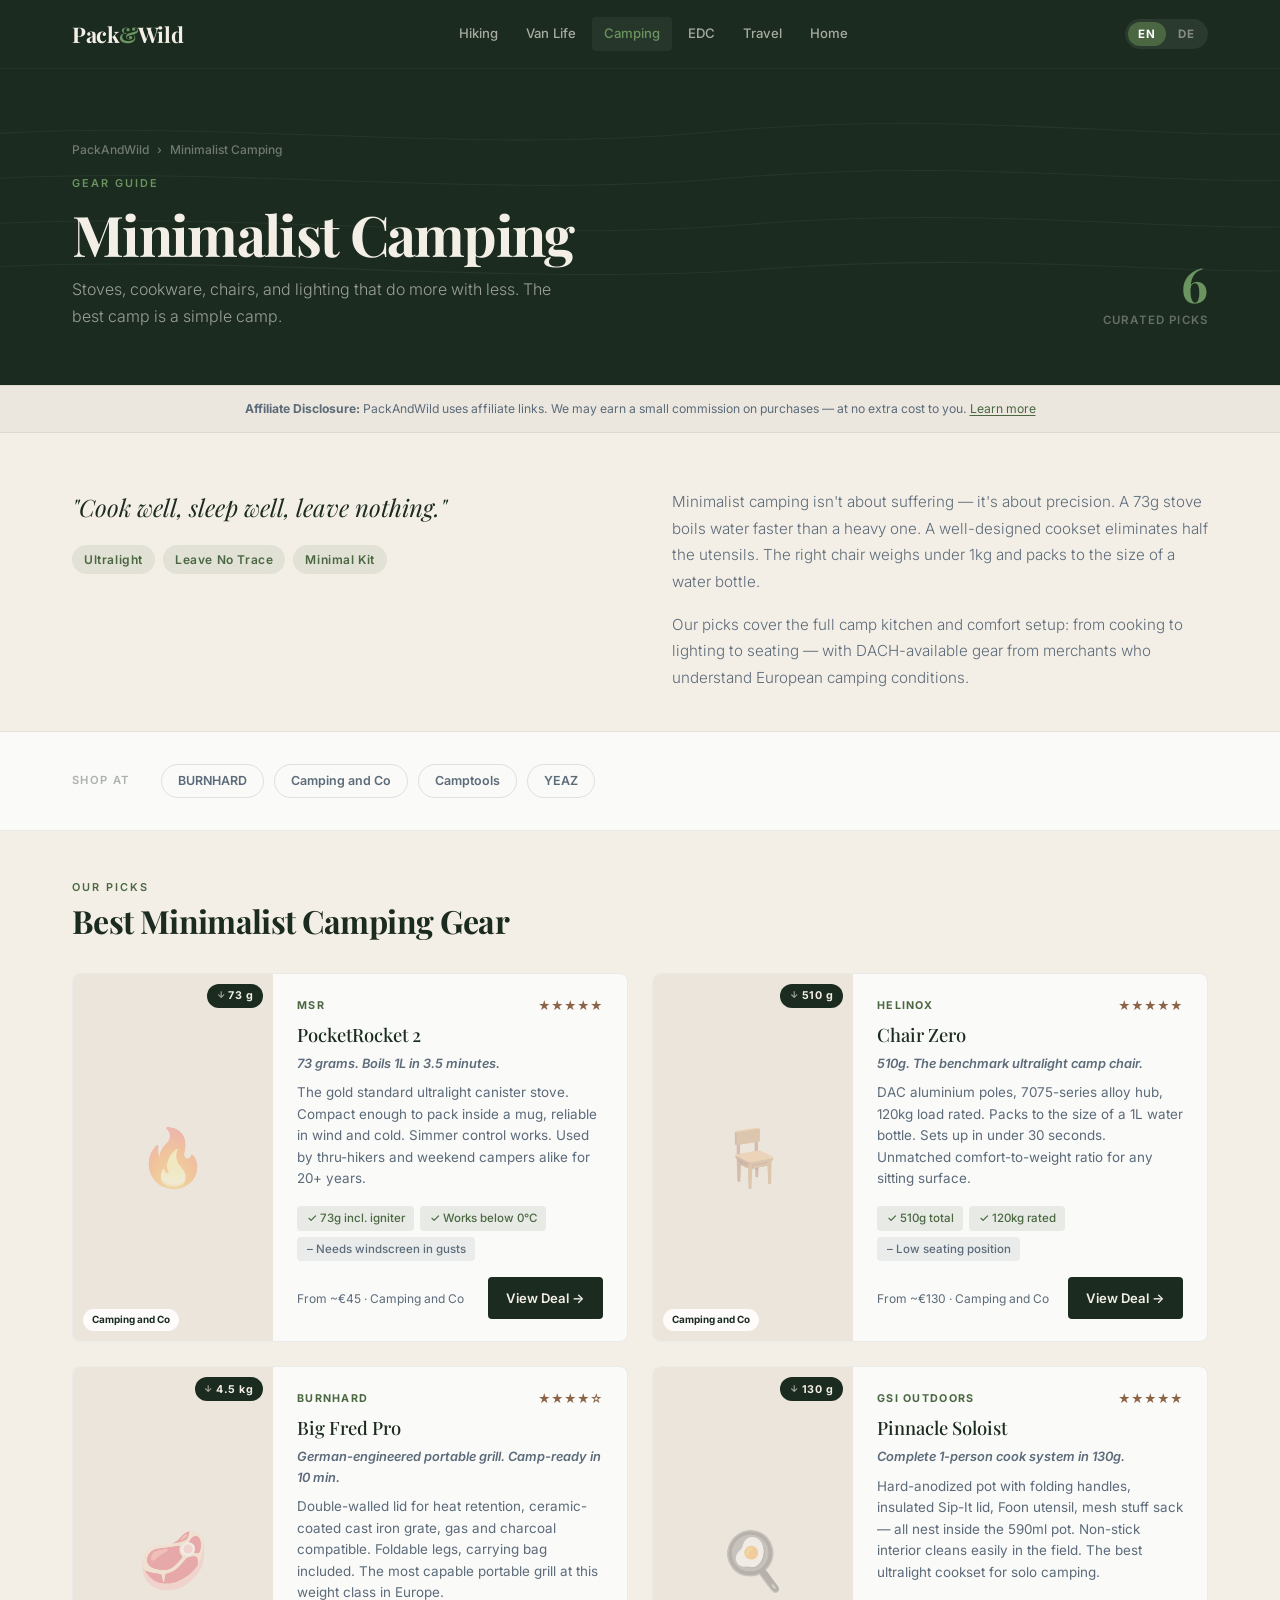
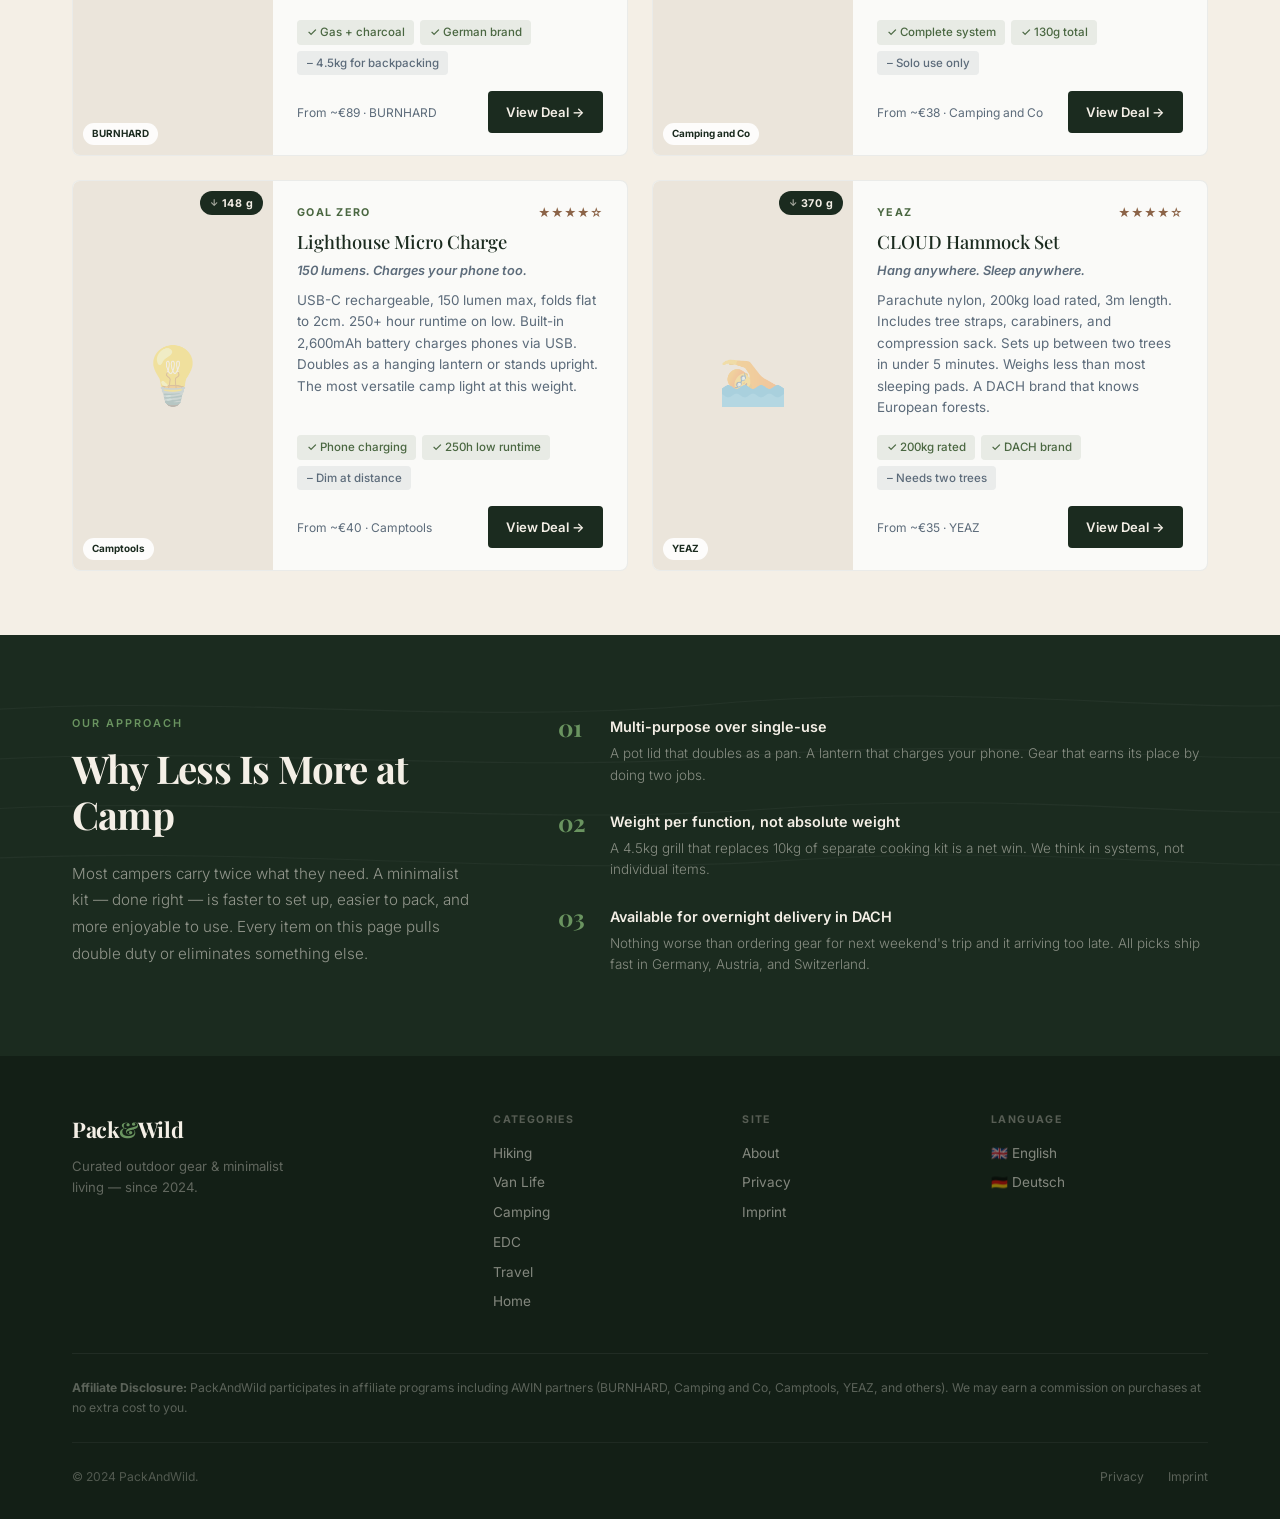
==== camping/index.html @ 74109d29 "Add all 5 category pages: vanlife, camping, edc, travel, home" ====
<!DOCTYPE html>
<html lang="en" data-lang="en">
<head>
  <meta charset="UTF-8"><meta name="viewport" content="width=device-width, initial-scale=1.0">
  <title>Minimalist Camping Gear — PackAndWild</title>
  <meta name="description" content="Curated minimalist camping gear: ultralight stoves, cookware, camp chairs, and lighting. Less kit, better camp.">
  <link rel="canonical" href="https://packandwild.de/camping/">
  <link rel="alternate" hreflang="en" href="https://packandwild.de/camping/"><link rel="alternate" hreflang="de" href="https://packandwild.de/de/camping/">
  <link rel="preconnect" href="https://fonts.googleapis.com"><link rel="preconnect" href="https://fonts.gstatic.com" crossorigin>
  <link href="https://fonts.googleapis.com/css2?family=Playfair+Display:ital,wght@0,400;0,500;0,700;1,400&family=Inter:wght@300;400;500;600&display=swap" rel="stylesheet">
  <style>
    :root{--forest:#1B2B1F;--forest-deep:#131F16;--forest-mid:#243728;--sage:#4A6741;--sage-light:#6A9460;--cream:#F4EFE6;--cream-dark:#EBE5DB;--white:#FAFAF8;--slate:#5C6B7A;--bark:#8B6347;--bark-light:#9E7259;--font-display:'Playfair Display',Georgia,serif;--font-body:'Inter',system-ui,sans-serif;--radius-sm:4px;--radius-md:8px;--transition:.22s ease;--max-w:1200px;--nav-h:68px}
    *,*::before,*::after{box-sizing:border-box;margin:0;padding:0}html{scroll-behavior:smooth}body{font-family:var(--font-body);background:var(--cream);color:var(--forest);line-height:1.6;font-size:16px;-webkit-font-smoothing:antialiased}a{color:inherit;text-decoration:none}img{max-width:100%;display:block}ul{list-style:none}button{font-family:var(--font-body);cursor:pointer}
    html[data-lang="en"] [lang="de"]{display:none!important}html[data-lang="de"] [lang="en"]{display:none!important}
    .container{max-width:var(--max-w);margin:0 auto;padding:0 2rem}@media(max-width:600px){.container{padding:0 1.25rem}}
    .nav{position:sticky;top:0;z-index:200;height:var(--nav-h);background:var(--forest);display:flex;align-items:center;box-shadow:0 1px 0 rgba(255,255,255,.04)}
    .nav__inner{display:flex;align-items:center;justify-content:space-between;width:100%;max-width:var(--max-w);margin:0 auto;padding:0 2rem;gap:1.5rem}
    .nav__logo{font-family:var(--font-display);font-size:1.35rem;font-weight:700;color:var(--cream);letter-spacing:-.02em;flex-shrink:0}.nav__logo-accent{color:var(--sage-light)}
    .nav__links{display:flex;align-items:center;gap:.25rem}.nav__links a{padding:.4rem .75rem;font-size:.82rem;font-weight:500;color:rgba(244,239,230,.65);border-radius:var(--radius-sm);transition:all var(--transition)}.nav__links a:hover,.nav__links a.is-current{color:var(--cream);background:rgba(255,255,255,.05)}.nav__links a.is-current{color:var(--sage-light)}
    .nav__right{display:flex;align-items:center;gap:.75rem;flex-shrink:0}.lang-pill{display:flex;align-items:center;background:rgba(255,255,255,.07);border-radius:100px;padding:3px;gap:2px}.lang-pill__btn{background:none;border:none;color:rgba(244,239,230,.45);font-size:.72rem;font-weight:700;letter-spacing:.06em;padding:.3rem .65rem;border-radius:100px;transition:all var(--transition)}.lang-pill__btn.is-active{background:var(--sage);color:#fff}
    .nav__hamburger{display:none;flex-direction:column;gap:5px;background:none;border:none;padding:6px}.nav__hamburger span{display:block;width:22px;height:1.5px;background:rgba(244,239,230,.7);border-radius:2px}
    .nav__drawer{display:none;position:fixed;top:var(--nav-h);left:0;right:0;background:var(--forest-mid);padding:1rem 2rem 1.5rem;border-top:1px solid rgba(255,255,255,.06);z-index:199;box-shadow:0 12px 32px rgba(0,0,0,.3)}.nav__drawer.is-open{display:block}.nav__drawer a{display:block;padding:.75rem 0;font-size:.95rem;font-weight:500;color:rgba(244,239,230,.75);border-bottom:1px solid rgba(255,255,255,.06);transition:color var(--transition)}.nav__drawer a:hover{color:var(--cream)}
    @media(max-width:900px){.nav__links{display:none}.nav__hamburger{display:flex}}@media(max-width:600px){.nav__inner{padding:0 1.25rem}}
    .page-banner{background:var(--forest);padding:4.5rem 0 3.5rem;position:relative;overflow:hidden}.page-banner__topo{position:absolute;inset:0;pointer-events:none}.page-banner__inner{position:relative;z-index:1;display:flex;align-items:flex-end;justify-content:space-between;flex-wrap:wrap;gap:1.5rem}
    .breadcrumb{display:flex;align-items:center;gap:.5rem;font-size:.75rem;color:rgba(244,239,230,.4);font-weight:500;margin-bottom:1rem}.breadcrumb a{color:rgba(244,239,230,.4);transition:color var(--transition)}.breadcrumb a:hover{color:var(--sage-light)}
    .page-banner__eyebrow{font-size:.68rem;font-weight:600;letter-spacing:.18em;text-transform:uppercase;color:var(--sage-light);margin-bottom:.625rem}.page-banner__title{font-family:var(--font-display);font-size:clamp(2rem,4.5vw,3.5rem);font-weight:700;color:var(--cream);line-height:1.1;letter-spacing:-.03em;margin-bottom:.75rem}.page-banner__sub{font-size:1rem;color:rgba(244,239,230,.6);max-width:500px;font-weight:300;line-height:1.65}
    .page-banner__stat{display:flex;flex-direction:column;align-items:flex-end;gap:.25rem;flex-shrink:0}.page-banner__stat-num{font-family:var(--font-display);font-size:3rem;font-weight:700;color:var(--sage-light);line-height:1}.page-banner__stat-label{font-size:.72rem;font-weight:600;letter-spacing:.1em;text-transform:uppercase;color:rgba(244,239,230,.35)}@media(max-width:600px){.page-banner__stat{display:none}}
    .disclosure-bar{background:rgba(27,43,31,.04);border-top:1px solid rgba(27,43,31,.07);border-bottom:1px solid rgba(27,43,31,.07);padding:.875rem 0}.disclosure-bar p{font-size:.76rem;color:var(--slate);line-height:1.5;text-align:center}.disclosure-bar a{color:var(--sage);text-decoration:underline;text-underline-offset:2px}
    .intro-section{padding:3.5rem 0 2.5rem;border-bottom:1px solid rgba(27,43,31,.07)}.intro-section__inner{display:grid;grid-template-columns:1fr 1fr;gap:4rem;align-items:start}@media(max-width:700px){.intro-section__inner{grid-template-columns:1fr;gap:1.5rem}}.intro-section__lead{font-family:var(--font-display);font-size:1.5rem;font-style:italic;font-weight:400;color:var(--forest);line-height:1.5}.intro-section__body{font-size:.95rem;color:var(--slate);line-height:1.75;font-weight:300}.intro-section__body p+p{margin-top:1rem}.intro-section__tags{display:flex;flex-wrap:wrap;gap:.5rem;margin-top:1.25rem}.tag{padding:.3rem .75rem;background:rgba(74,103,65,.1);color:var(--sage);font-size:.75rem;font-weight:600;letter-spacing:.05em;border-radius:100px}
    .merchants-strip{background:var(--white);padding:2rem 0;border-bottom:1px solid rgba(27,43,31,.07)}.merchants-strip__inner{display:flex;align-items:center;gap:2rem;flex-wrap:wrap}.merchants-strip__label{font-size:.7rem;font-weight:600;letter-spacing:.12em;text-transform:uppercase;color:rgba(27,43,31,.35);flex-shrink:0}.merchants-strip__list{display:flex;flex-wrap:wrap;gap:.625rem}.merchant-pill{padding:.35rem 1rem;border:1px solid rgba(27,43,31,.12);border-radius:100px;font-size:.78rem;font-weight:600;color:var(--slate);transition:all var(--transition)}.merchant-pill:hover{border-color:var(--sage);color:var(--sage)}
    .products-section{padding:3rem 0 4rem}.products-header{display:flex;align-items:flex-end;justify-content:space-between;margin-bottom:2rem;flex-wrap:wrap;gap:1rem}.section-label{display:block;font-size:.68rem;font-weight:600;letter-spacing:.18em;text-transform:uppercase;color:var(--sage);margin-bottom:.4rem}.section-title{font-family:var(--font-display);font-size:clamp(1.5rem,2.5vw,2.1rem);font-weight:700;line-height:1.2;letter-spacing:-.02em}
    .product-grid{display:grid;grid-template-columns:repeat(2,1fr);gap:1.5rem}@media(max-width:700px){.product-grid{grid-template-columns:1fr}}
    .prod-card{background:var(--white);border-radius:var(--radius-md);border:1px solid rgba(27,43,31,.07);display:flex;overflow:hidden;transition:transform .25s ease,box-shadow .25s ease}.prod-card:hover{transform:translateY(-3px);box-shadow:0 14px 36px rgba(27,43,31,.1)}.prod-card__thumb{width:200px;min-width:200px;background:var(--cream-dark);position:relative;display:flex;align-items:center;justify-content:center;flex-shrink:0}@media(max-width:500px){.prod-card{flex-direction:column}.prod-card__thumb{width:100%;min-width:auto;height:180px}}.prod-card__placeholder{font-size:3.5rem;opacity:.28}
    .weight-badge{position:absolute;top:10px;right:10px;background:var(--forest);color:var(--cream);font-size:.67rem;font-weight:700;padding:.22rem .6rem;border-radius:100px;letter-spacing:.05em;display:flex;align-items:center;gap:.2rem}.weight-badge::before{content:'↓';font-size:.58rem;opacity:.65}
    .merchant-badge{position:absolute;bottom:10px;left:10px;background:rgba(255,255,255,.9);color:var(--forest);font-size:.62rem;font-weight:700;padding:.2rem .55rem;border-radius:100px}
    .prod-card__body{padding:1.375rem 1.5rem;display:flex;flex-direction:column;flex:1}.prod-card__meta{display:flex;align-items:center;justify-content:space-between;margin-bottom:.5rem}.prod-card__brand{font-size:.67rem;font-weight:700;letter-spacing:.12em;text-transform:uppercase;color:var(--sage)}.prod-card__rating{font-size:.75rem;color:var(--bark);font-weight:600}.prod-card__name{font-family:var(--font-display);font-size:1.15rem;font-weight:500;color:var(--forest);line-height:1.25;margin-bottom:.5rem}.prod-card__tagline{font-size:.8rem;font-weight:600;color:var(--slate);font-style:italic;margin-bottom:.5rem}.prod-card__desc{font-size:.84rem;color:var(--slate);line-height:1.6;flex:1;margin-bottom:1rem}
    .prod-card__highlights{display:flex;flex-wrap:wrap;gap:.375rem;margin-bottom:1rem}.highlight{font-size:.72rem;font-weight:500;padding:.2rem .6rem;border-radius:4px}.highlight--pro{background:rgba(74,103,65,.1);color:var(--sage)}.highlight--con{background:rgba(92,107,122,.1);color:var(--slate)}
    .prod-card__footer{display:flex;align-items:center;justify-content:space-between;gap:.75rem;flex-wrap:wrap}.prod-card__price-info{font-size:.75rem;color:var(--slate)}.prod-card__cta{display:inline-flex;align-items:center;gap:.4rem;padding:.65rem 1.125rem;background:var(--forest);color:var(--cream);font-size:.82rem;font-weight:600;border-radius:var(--radius-sm);transition:background var(--transition)}.prod-card__cta:hover{background:var(--sage)}
    .why-section{background:var(--forest);padding:5rem 0;position:relative;overflow:hidden}.why-section__topo{position:absolute;inset:0;pointer-events:none}.why-section__inner{position:relative;z-index:1;display:grid;grid-template-columns:1fr 1.6fr;gap:5rem;align-items:start}@media(max-width:800px){.why-section__inner{grid-template-columns:1fr;gap:2.5rem}}.why-section__label{font-size:.68rem;font-weight:600;letter-spacing:.18em;text-transform:uppercase;color:var(--sage-light);margin-bottom:.75rem}.why-section__title{font-family:var(--font-display);font-size:clamp(1.75rem,3vw,2.5rem);font-weight:700;color:var(--cream);line-height:1.2;letter-spacing:-.02em;margin-bottom:1.5rem}.why-section__text{font-size:.95rem;color:rgba(244,239,230,.55);line-height:1.75;font-weight:300}.why-section__text p+p{margin-top:1rem}
    .why-criteria{display:flex;flex-direction:column;gap:1.5rem}.criterion{display:flex;gap:1.25rem;align-items:flex-start}.criterion__num{font-family:var(--font-display);font-size:1.5rem;font-weight:700;color:var(--sage-light);line-height:1;flex-shrink:0;min-width:2rem}.criterion__title{font-size:.9rem;font-weight:600;color:var(--cream);margin-bottom:.3rem}.criterion__desc{font-size:.84rem;color:rgba(244,239,230,.5);line-height:1.6;font-weight:300}
    .footer{background:var(--forest-deep);padding:3.5rem 0 2rem}.footer__top{display:grid;grid-template-columns:1fr 2fr;gap:4rem;padding-bottom:2.5rem;border-bottom:1px solid rgba(255,255,255,.06);margin-bottom:1.5rem}@media(max-width:700px){.footer__top{grid-template-columns:1fr;gap:2rem}}.footer__brand-logo{font-family:var(--font-display);font-size:1.35rem;font-weight:700;color:var(--cream);letter-spacing:-.02em;margin-bottom:.625rem}.footer__brand-logo span{color:var(--sage-light)}.footer__brand-tagline{font-size:.82rem;color:rgba(244,239,230,.35);line-height:1.6;max-width:220px}.footer__nav-grid{display:grid;grid-template-columns:repeat(3,1fr);gap:2rem}@media(max-width:500px){.footer__nav-grid{grid-template-columns:repeat(2,1fr);gap:1.5rem}}.footer__nav-title{font-size:.66rem;font-weight:700;letter-spacing:.13em;text-transform:uppercase;color:rgba(244,239,230,.3);margin-bottom:.875rem}.footer__nav-links{display:flex;flex-direction:column;gap:.5rem}.footer__nav-links a{font-size:.85rem;color:rgba(244,239,230,.5);transition:color var(--transition)}.footer__nav-links a:hover{color:var(--cream)}.footer__disclosure{font-size:.76rem;color:rgba(244,239,230,.32);line-height:1.65;padding-bottom:1.5rem;border-bottom:1px solid rgba(255,255,255,.05);margin-bottom:1.5rem}.footer__bottom{display:flex;justify-content:space-between;align-items:center;flex-wrap:wrap;gap:.75rem}.footer__copy{font-size:.76rem;color:rgba(244,239,230,.28)}.footer__legal{display:flex;gap:1.5rem}.footer__legal a{font-size:.76rem;color:rgba(244,239,230,.32);transition:color var(--transition)}.footer__legal a:hover{color:rgba(244,239,230,.7)}
  </style>
</head>
<body>
  <header class="nav">
    <div class="nav__inner">
      <a href="/" class="nav__logo">Pack<span class="nav__logo-accent">&</span>Wild</a>
      <nav class="nav__links">
        <a href="/hiking/" lang="en">Hiking</a><a href="/de/wandern/" lang="de">Wandern</a>
        <a href="/vanlife/">Van Life</a>
        <a href="/camping/" class="is-current" lang="en" aria-current="page">Camping</a><a href="/de/camping/" class="is-current" lang="de" aria-current="page">Camping</a>
        <a href="/edc/">EDC</a>
        <a href="/travel/" lang="en">Travel</a><a href="/de/reisen/" lang="de">Reisen</a>
        <a href="/home/" lang="en">Home</a><a href="/de/zuhause/" lang="de">Zuhause</a>
      </nav>
      <div class="nav__right">
        <div class="lang-pill"><button class="lang-pill__btn is-active" id="btn-en" onclick="setLang('en')">EN</button><button class="lang-pill__btn" id="btn-de" onclick="setLang('de')">DE</button></div>
        <button class="nav__hamburger" id="hamburger" aria-label="Open menu" aria-expanded="false" aria-controls="nav-drawer"><span></span><span></span><span></span></button>
      </div>
    </div>
    <nav class="nav__drawer" id="nav-drawer">
      <a href="/hiking/"><span lang="en">Hiking</span><span lang="de">Wandern</span></a><a href="/vanlife/">Van Life</a><a href="/camping/">Camping</a><a href="/edc/">EDC</a><a href="/travel/"><span lang="en">Travel</span><span lang="de">Reisen</span></a><a href="/home/"><span lang="en">Home</span><span lang="de">Zuhause</span></a><a href="/about/"><span lang="en">About</span><span lang="de">Über uns</span></a>
    </nav>
  </header>

  <section class="page-banner">
    <svg class="page-banner__topo" viewBox="0 0 1440 280" preserveAspectRatio="xMidYMid slice" xmlns="http://www.w3.org/2000/svg" aria-hidden="true"><g fill="none" stroke="rgba(255,255,255,0.05)" stroke-width="1.2"><path d="M -80,80 C 200,50 500,100 800,72 C 1100,44 1320,88 1520,70"/><path d="M -80,130 C 200,102 520,150 820,124 C 1120,98 1340,140 1520,122"/><path d="M -80,180 C 220,154 540,200 840,176 C 1140,152 1350,192 1520,174"/><path d="M -80,228 C 240,204 560,248 860,226 C 1160,204 1360,240 1520,224"/></g></svg>
    <div class="container">
      <div class="page-banner__inner">
        <div>
          <nav class="breadcrumb"><a href="/">PackAndWild</a><span>›</span><span lang="en">Minimalist Camping</span><span lang="de">Minimalistisches Camping</span></nav>
          <div class="page-banner__eyebrow"><span lang="en">Gear Guide</span><span lang="de">Ausrüstungsguide</span></div>
          <h1 class="page-banner__title"><span lang="en">Minimalist Camping</span><span lang="de">Minimalistisches Camping</span></h1>
          <p class="page-banner__sub"><span lang="en">Stoves, cookware, chairs, and lighting that do more with less. The best camp is a simple camp.</span><span lang="de">Kocher, Kochgeschirr, Stühle und Licht, die mehr mit weniger leisten. Das beste Camp ist ein einfaches Camp.</span></p>
        </div>
        <div class="page-banner__stat"><span class="page-banner__stat-num">6</span><span class="page-banner__stat-label" lang="en">Curated Picks</span><span class="page-banner__stat-label" lang="de">Kuratierte Picks</span></div>
      </div>
    </div>
  </section>

  <div class="disclosure-bar"><div class="container"><p lang="en"><strong>Affiliate Disclosure:</strong> PackAndWild uses affiliate links. We may earn a small commission on purchases — at no extra cost to you. <a href="/about/#disclosure">Learn more</a></p><p lang="de"><strong>Affiliate-Hinweis:</strong> PackAndWild verwendet Affiliate-Links. Beim Kauf erhalten wir eine kleine Provision — ohne Mehrkosten für dich. <a href="/de/ueber-uns/#disclosure">Mehr erfahren</a></p></div></div>

  <div class="intro-section"><div class="container"><div class="intro-section__inner">
    <div><p class="intro-section__lead"><span lang="en">"Cook well, sleep well, leave nothing."</span><span lang="de">„Gut kochen, gut schlafen, nichts hinterlassen."</span></p><div class="intro-section__tags"><span class="tag">Ultralight</span><span class="tag">Leave No Trace</span><span class="tag" lang="en">Minimal Kit</span><span class="tag" lang="de">Minimal-Kit</span></div></div>
    <div class="intro-section__body">
      <p lang="en">Minimalist camping isn't about suffering — it's about precision. A 73g stove boils water faster than a heavy one. A well-designed cookset eliminates half the utensils. The right chair weighs under 1kg and packs to the size of a water bottle.</p>
      <p lang="en">Our picks cover the full camp kitchen and comfort setup: from cooking to lighting to seating — with DACH-available gear from merchants who understand European camping conditions.</p>
      <p lang="de">Minimalistisches Camping bedeutet kein Verzicht — sondern Präzision. Ein 73g-Kocher kocht Wasser schneller als ein schwerer. Ein gut konzipiertes Kochset eliminiert die Hälfte des Bestecks. Der richtige Stuhl wiegt unter 1kg und packt sich zur Größe einer Wasserflasche.</p>
      <p lang="de">Unsere Auswahl umfasst das komplette Camp-Kitchen- und Komfort-Setup: vom Kochen bis zur Beleuchtung — mit DACH-verfügbarer Ausrüstung von Händlern, die europäische Campingbedingungen kennen.</p>
    </div>
  </div></div></div>

  <div class="merchants-strip"><div class="container"><div class="merchants-strip__inner"><span class="merchants-strip__label" lang="en">Shop at</span><span class="merchants-strip__label" lang="de">Kaufen bei</span><div class="merchants-strip__list"><a href="#" class="merchant-pill" rel="nofollow">BURNHARD</a><a href="#" class="merchant-pill" rel="nofollow">Camping and Co</a><a href="#" class="merchant-pill" rel="nofollow">Camptools</a><a href="#" class="merchant-pill" rel="nofollow">YEAZ</a></div></div></div></div>

  <section class="products-section"><div class="container">
    <div class="products-header"><div><span class="section-label"><span lang="en">Our Picks</span><span lang="de">Unsere Picks</span></span><h2 class="section-title"><span lang="en">Best Minimalist Camping Gear</span><span lang="de">Beste minimalistische Campingausrüstung</span></h2></div></div>
    <div class="product-grid">

      <article class="prod-card">
        <div class="prod-card__thumb"><span class="prod-card__placeholder">🔥</span><span class="weight-badge">73 g</span><span class="merchant-badge">Camping and Co</span></div>
        <div class="prod-card__body">
          <div class="prod-card__meta"><span class="prod-card__brand">MSR</span><span class="prod-card__rating">★★★★★</span></div>
          <div class="prod-card__name">PocketRocket 2</div>
          <p class="prod-card__tagline"><span lang="en">73 grams. Boils 1L in 3.5 minutes.</span><span lang="de">73 Gramm. 1L in 3,5 Minuten.</span></p>
          <p class="prod-card__desc"><span lang="en">The gold standard ultralight canister stove. Compact enough to pack inside a mug, reliable in wind and cold. Simmer control works. Used by thru-hikers and weekend campers alike for 20+ years.</span><span lang="de">Der Goldstandard unter den Ultraleicht-Gaskocher. Klein genug für eine Tasse, zuverlässig bei Wind und Kälte. Funktioniert seit 20+ Jahren auf Fernwanderwegen und beim Wochenend-Camping.</span></p>
          <div class="prod-card__highlights"><span class="highlight highlight--pro" lang="en">✓ 73g incl. igniter</span><span class="highlight highlight--pro" lang="de">✓ 73g inkl. Zünder</span><span class="highlight highlight--pro" lang="en">✓ Works below 0°C</span><span class="highlight highlight--pro" lang="de">✓ Funktioniert unter 0°C</span><span class="highlight highlight--con" lang="en">– Needs windscreen in gusts</span><span class="highlight highlight--con" lang="de">– Windschutz bei Böen nötig</span></div>
          <div class="prod-card__footer"><span class="prod-card__price-info" lang="en">From ~€45 · Camping and Co</span><span class="prod-card__price-info" lang="de">Ab ~45 € · Camping and Co</span><a href="#" class="prod-card__cta" rel="nofollow sponsored"><span lang="en">View Deal →</span><span lang="de">Angebot →</span></a></div>
        </div>
      </article>

      <article class="prod-card">
        <div class="prod-card__thumb"><span class="prod-card__placeholder">🪑</span><span class="weight-badge">510 g</span><span class="merchant-badge">Camping and Co</span></div>
        <div class="prod-card__body">
          <div class="prod-card__meta"><span class="prod-card__brand">Helinox</span><span class="prod-card__rating">★★★★★</span></div>
          <div class="prod-card__name">Chair Zero</div>
          <p class="prod-card__tagline"><span lang="en">510g. The benchmark ultralight camp chair.</span><span lang="de">510g. Der Maßstab für ultraleichte Campingstühle.</span></p>
          <p class="prod-card__desc"><span lang="en">DAC aluminium poles, 7075-series alloy hub, 120kg load rated. Packs to the size of a 1L water bottle. Sets up in under 30 seconds. Unmatched comfort-to-weight ratio for any sitting surface.</span><span lang="de">DAC Aluminium-Stangen, 7075-Legierungs-Hub, 120kg Tragfähigkeit. Packt sich zur Größe einer 1L-Flasche. Aufgebaut in unter 30 Sekunden.</span></p>
          <div class="prod-card__highlights"><span class="highlight highlight--pro" lang="en">✓ 510g total</span><span class="highlight highlight--pro" lang="de">✓ 510g gesamt</span><span class="highlight highlight--pro" lang="en">✓ 120kg rated</span><span class="highlight highlight--pro" lang="de">✓ 120kg Tragfähigkeit</span><span class="highlight highlight--con" lang="en">– Low seating position</span><span class="highlight highlight--con" lang="de">– Niedrige Sitzposition</span></div>
          <div class="prod-card__footer"><span class="prod-card__price-info" lang="en">From ~€130 · Camping and Co</span><span class="prod-card__price-info" lang="de">Ab ~130 € · Camping and Co</span><a href="#" class="prod-card__cta" rel="nofollow sponsored"><span lang="en">View Deal →</span><span lang="de">Angebot →</span></a></div>
        </div>
      </article>

      <article class="prod-card">
        <div class="prod-card__thumb"><span class="prod-card__placeholder">🥩</span><span class="weight-badge">4.5 kg</span><span class="merchant-badge">BURNHARD</span></div>
        <div class="prod-card__body">
          <div class="prod-card__meta"><span class="prod-card__brand">BURNHARD</span><span class="prod-card__rating">★★★★☆</span></div>
          <div class="prod-card__name">Big Fred Pro</div>
          <p class="prod-card__tagline"><span lang="en">German-engineered portable grill. Camp-ready in 10 min.</span><span lang="de">Deutsch entwickelter Campinggrill. In 10 Min bereit.</span></p>
          <p class="prod-card__desc"><span lang="en">Double-walled lid for heat retention, ceramic-coated cast iron grate, gas and charcoal compatible. Foldable legs, carrying bag included. The most capable portable grill at this weight class in Europe.</span><span lang="de">Doppelwandiger Deckel für Wärmespeicherung, keramikbeschichteter Gusseisenrost, gas- und holzkohlekomptatibel. Klappbeine, Tragetasche inklusive.</span></p>
          <div class="prod-card__highlights"><span class="highlight highlight--pro" lang="en">✓ Gas + charcoal</span><span class="highlight highlight--pro" lang="de">✓ Gas + Holzkohle</span><span class="highlight highlight--pro" lang="en">✓ German brand</span><span class="highlight highlight--pro" lang="de">✓ Deutsche Marke</span><span class="highlight highlight--con" lang="en">– 4.5kg for backpacking</span><span class="highlight highlight--con" lang="de">– 4,5kg für Backpacking</span></div>
          <div class="prod-card__footer"><span class="prod-card__price-info" lang="en">From ~€89 · BURNHARD</span><span class="prod-card__price-info" lang="de">Ab ~89 € · BURNHARD</span><a href="#" class="prod-card__cta" rel="nofollow sponsored"><span lang="en">View Deal →</span><span lang="de">Angebot →</span></a></div>
        </div>
      </article>

      <article class="prod-card">
        <div class="prod-card__thumb"><span class="prod-card__placeholder">🍳</span><span class="weight-badge">130 g</span><span class="merchant-badge">Camping and Co</span></div>
        <div class="prod-card__body">
          <div class="prod-card__meta"><span class="prod-card__brand">GSI Outdoors</span><span class="prod-card__rating">★★★★★</span></div>
          <div class="prod-card__name">Pinnacle Soloist</div>
          <p class="prod-card__tagline"><span lang="en">Complete 1-person cook system in 130g.</span><span lang="de">Komplettes 1-Personen-Kochsystem in 130g.</span></p>
          <p class="prod-card__desc"><span lang="en">Hard-anodized pot with folding handles, insulated Sip-It lid, Foon utensil, mesh stuff sack — all nest inside the 590ml pot. Non-stick interior cleans easily in the field. The best ultralight cookset for solo camping.</span><span lang="de">Hart eloxierter Topf mit Klappgriffen, isoliertem Sip-It-Deckel, Foon-Utensil, Netz-Packsack — alles stapelt sich im 590ml Topf. Antihaft-Innenbeschichtung.</span></p>
          <div class="prod-card__highlights"><span class="highlight highlight--pro" lang="en">✓ Complete system</span><span class="highlight highlight--pro" lang="de">✓ Komplettsystem</span><span class="highlight highlight--pro" lang="en">✓ 130g total</span><span class="highlight highlight--pro" lang="de">✓ 130g gesamt</span><span class="highlight highlight--con" lang="en">– Solo use only</span><span class="highlight highlight--con" lang="de">– Nur Einzelperson</span></div>
          <div class="prod-card__footer"><span class="prod-card__price-info" lang="en">From ~€38 · Camping and Co</span><span class="prod-card__price-info" lang="de">Ab ~38 € · Camping and Co</span><a href="#" class="prod-card__cta" rel="nofollow sponsored"><span lang="en">View Deal →</span><span lang="de">Angebot →</span></a></div>
        </div>
      </article>

      <article class="prod-card">
        <div class="prod-card__thumb"><span class="prod-card__placeholder">💡</span><span class="weight-badge">148 g</span><span class="merchant-badge">Camptools</span></div>
        <div class="prod-card__body">
          <div class="prod-card__meta"><span class="prod-card__brand">Goal Zero</span><span class="prod-card__rating">★★★★☆</span></div>
          <div class="prod-card__name">Lighthouse Micro Charge</div>
          <p class="prod-card__tagline"><span lang="en">150 lumens. Charges your phone too.</span><span lang="de">150 Lumen. Lädt auch dein Handy.</span></p>
          <p class="prod-card__desc"><span lang="en">USB-C rechargeable, 150 lumen max, folds flat to 2cm. 250+ hour runtime on low. Built-in 2,600mAh battery charges phones via USB. Doubles as a hanging lantern or stands upright. The most versatile camp light at this weight.</span><span lang="de">USB-C aufladbar, 150 Lumen max, klappt auf 2cm flach. 250+ Stunden Laufzeit auf niedrig. Eingebauter 2.600mAh Akku lädt Handys per USB auf.</span></p>
          <div class="prod-card__highlights"><span class="highlight highlight--pro" lang="en">✓ Phone charging</span><span class="highlight highlight--pro" lang="de">✓ Handy laden</span><span class="highlight highlight--pro" lang="en">✓ 250h low runtime</span><span class="highlight highlight--pro" lang="de">✓ 250h niedrige Laufzeit</span><span class="highlight highlight--con" lang="en">– Dim at distance</span><span class="highlight highlight--con" lang="de">– Auf Distanz schwach</span></div>
          <div class="prod-card__footer"><span class="prod-card__price-info" lang="en">From ~€40 · Camptools</span><span class="prod-card__price-info" lang="de">Ab ~40 € · Camptools</span><a href="#" class="prod-card__cta" rel="nofollow sponsored"><span lang="en">View Deal →</span><span lang="de">Angebot →</span></a></div>
        </div>
      </article>

      <article class="prod-card">
        <div class="prod-card__thumb"><span class="prod-card__placeholder">🏊</span><span class="weight-badge">370 g</span><span class="merchant-badge">YEAZ</span></div>
        <div class="prod-card__body">
          <div class="prod-card__meta"><span class="prod-card__brand">YEAZ</span><span class="prod-card__rating">★★★★☆</span></div>
          <div class="prod-card__name">CLOUD Hammock Set</div>
          <p class="prod-card__tagline"><span lang="en">Hang anywhere. Sleep anywhere.</span><span lang="de">Überall hängen. Überall schlafen.</span></p>
          <p class="prod-card__desc"><span lang="en">Parachute nylon, 200kg load rated, 3m length. Includes tree straps, carabiners, and compression sack. Sets up between two trees in under 5 minutes. Weighs less than most sleeping pads. A DACH brand that knows European forests.</span><span lang="de">Fallschirm-Nylon, 200kg Tragfähigkeit, 3m Länge. Mit Baumgurten, Karabinern und Kompressionsbeutel. Zwischen zwei Bäumen in unter 5 Minuten. Eine DACH-Marke, die europäische Wälder kennt.</span></p>
          <div class="prod-card__highlights"><span class="highlight highlight--pro" lang="en">✓ 200kg rated</span><span class="highlight highlight--pro" lang="de">✓ 200kg Tragfähigkeit</span><span class="highlight highlight--pro" lang="en">✓ DACH brand</span><span class="highlight highlight--pro" lang="de">✓ DACH-Marke</span><span class="highlight highlight--con" lang="en">– Needs two trees</span><span class="highlight highlight--con" lang="de">– Braucht zwei Bäume</span></div>
          <div class="prod-card__footer"><span class="prod-card__price-info" lang="en">From ~€35 · YEAZ</span><span class="prod-card__price-info" lang="de">Ab ~35 € · YEAZ</span><a href="#" class="prod-card__cta" rel="nofollow sponsored"><span lang="en">View Deal →</span><span lang="de">Angebot →</span></a></div>
        </div>
      </article>

    </div>
  </div></section>

  <section class="why-section">
    <svg class="why-section__topo" viewBox="0 0 1440 400" preserveAspectRatio="xMidYMid slice" xmlns="http://www.w3.org/2000/svg" aria-hidden="true"><g fill="none" stroke="rgba(255,255,255,0.04)" stroke-width="1.2"><path d="M -80,90 C 200,60 500,105 800,78 C 1100,51 1320,92 1520,76"/><path d="M -80,145 C 220,118 540,160 840,136 C 1140,112 1350,150 1520,134"/><path d="M -80,200 C 240,175 560,218 860,196 C 1160,174 1360,210 1520,196"/><path d="M -80,255 C 260,232 580,274 880,254 C 1180,234 1370,268 1520,256"/></g></svg>
    <div class="container"><div class="why-section__inner">
      <div>
        <div class="why-section__label"><span lang="en">Our Approach</span><span lang="de">Unser Ansatz</span></div>
        <h2 class="why-section__title"><span lang="en">Why Less Is More at Camp</span><span lang="de">Warum weniger mehr ist beim Camping</span></h2>
        <div class="why-section__text"><p lang="en">Most campers carry twice what they need. A minimalist kit — done right — is faster to set up, easier to pack, and more enjoyable to use. Every item on this page pulls double duty or eliminates something else.</p><p lang="de">Die meisten Camper tragen doppelt so viel wie nötig. Ein minimalistisches Kit — richtig zusammengestellt — ist schneller aufgebaut, einfacher zu packen und angenehmer zu benutzen.</p></div>
      </div>
      <div class="why-criteria">
        <div class="criterion"><span class="criterion__num">01</span><div><div class="criterion__title"><span lang="en">Multi-purpose over single-use</span><span lang="de">Mehrzweck statt Einzweck</span></div><p class="criterion__desc"><span lang="en">A pot lid that doubles as a pan. A lantern that charges your phone. Gear that earns its place by doing two jobs.</span><span lang="de">Ein Topfdeckel, der auch als Pfanne dient. Eine Laterne, die dein Handy lädt. Ausrüstung, die zwei Jobs erledigt.</span></p></div></div>
        <div class="criterion"><span class="criterion__num">02</span><div><div class="criterion__title"><span lang="en">Weight per function, not absolute weight</span><span lang="de">Gewicht pro Funktion, nicht absolutes Gewicht</span></div><p class="criterion__desc"><span lang="en">A 4.5kg grill that replaces 10kg of separate cooking kit is a net win. We think in systems, not individual items.</span><span lang="de">Ein 4,5kg-Grill, der 10kg separates Kochequipment ersetzt, ist ein Nettogewinn. Wir denken in Systemen.</span></p></div></div>
        <div class="criterion"><span class="criterion__num">03</span><div><div class="criterion__title"><span lang="en">Available for overnight delivery in DACH</span><span lang="de">Overnight-Lieferung in DACH verfügbar</span></div><p class="criterion__desc"><span lang="en">Nothing worse than ordering gear for next weekend's trip and it arriving too late. All picks ship fast in Germany, Austria, and Switzerland.</span><span lang="de">Nichts Schlimmeres als Ausrüstung für das Wochenend-Trip bestellen und zu spät ankommen. Alle Picks liefern schnell in Deutschland, Österreich und der Schweiz.</span></p></div></div>
      </div>
    </div></div>
  </section>

  <footer class="footer"><div class="container">
    <div class="footer__top">
      <div><div class="footer__brand-logo">Pack<span>&</span>Wild</div><p class="footer__brand-tagline"><span lang="en">Curated outdoor gear &amp; minimalist living — since 2024.</span><span lang="de">Kuratierte Outdoor-Ausrüstung &amp; minimalistisches Leben — seit 2024.</span></p></div>
      <div class="footer__nav-grid">
        <div><div class="footer__nav-title" lang="en">Categories</div><div class="footer__nav-title" lang="de">Kategorien</div><div class="footer__nav-links"><a href="/hiking/"><span lang="en">Hiking</span><span lang="de">Wandern</span></a><a href="/vanlife/">Van Life</a><a href="/camping/">Camping</a><a href="/edc/">EDC</a><a href="/travel/"><span lang="en">Travel</span><span lang="de">Reisen</span></a><a href="/home/"><span lang="en">Home</span><span lang="de">Zuhause</span></a></div></div>
        <div><div class="footer__nav-title" lang="en">Site</div><div class="footer__nav-title" lang="de">Seite</div><div class="footer__nav-links"><a href="/about/"><span lang="en">About</span><span lang="de">Über uns</span></a><a href="/privacy/"><span lang="en">Privacy</span><span lang="de">Datenschutz</span></a><a href="/imprint/"><span lang="en">Imprint</span><span lang="de">Impressum</span></a></div></div>
        <div><div class="footer__nav-title" lang="en">Language</div><div class="footer__nav-title" lang="de">Sprache</div><div class="footer__nav-links"><a href="/" onclick="setLang('en');return true;">🇬🇧 English</a><a href="/de/" onclick="setLang('de');return true;">🇩🇪 Deutsch</a></div></div>
      </div>
    </div>
    <div class="footer__disclosure"><p lang="en"><strong>Affiliate Disclosure:</strong> PackAndWild participates in affiliate programs including AWIN partners (BURNHARD, Camping and Co, Camptools, YEAZ, and others). We may earn a commission on purchases at no extra cost to you.</p><p lang="de"><strong>Affiliate-Hinweis:</strong> PackAndWild nimmt an Affiliate-Programmen teil, u.a. von AWIN-Partnern (BURNHARD, Camping and Co, Camptools, YEAZ u.a.). Beim Kauf erhalten wir ggf. eine Provision ohne Mehrkosten für dich.</p></div>
    <div class="footer__bottom"><span class="footer__copy"><span lang="en">© 2024 PackAndWild.</span><span lang="de">© 2024 PackAndWild.</span></span><nav class="footer__legal"><a href="/privacy/"><span lang="en">Privacy</span><span lang="de">Datenschutz</span></a><a href="/imprint/"><span lang="en">Imprint</span><span lang="de">Impressum</span></a></nav></div>
  </div></footer>

  <script>
    function setLang(l){document.documentElement.setAttribute('data-lang',l);document.documentElement.setAttribute('lang',l);document.getElementById('btn-en').classList.toggle('is-active',l==='en');document.getElementById('btn-de').classList.toggle('is-active',l==='de');try{localStorage.setItem('paw-lang',l)}catch(e){}}
    (function(){try{var s=localStorage.getItem('paw-lang');if(s==='de')setLang('de')}catch(e){}})();
    var hb=document.getElementById('hamburger'),dr=document.getElementById('nav-drawer');
    hb.addEventListener('click',function(){var o=dr.classList.toggle('is-open');hb.setAttribute('aria-expanded',o)});
    dr.querySelectorAll('a').forEach(function(a){a.addEventListener('click',function(){dr.classList.remove('is-open');hb.setAttribute('aria-expanded','false')})});
    document.addEventListener('click',function(e){if(!hb.contains(e.target)&&!dr.contains(e.target)){dr.classList.remove('is-open');hb.setAttribute('aria-expanded','false')}});
  </script>
</body>
</html>
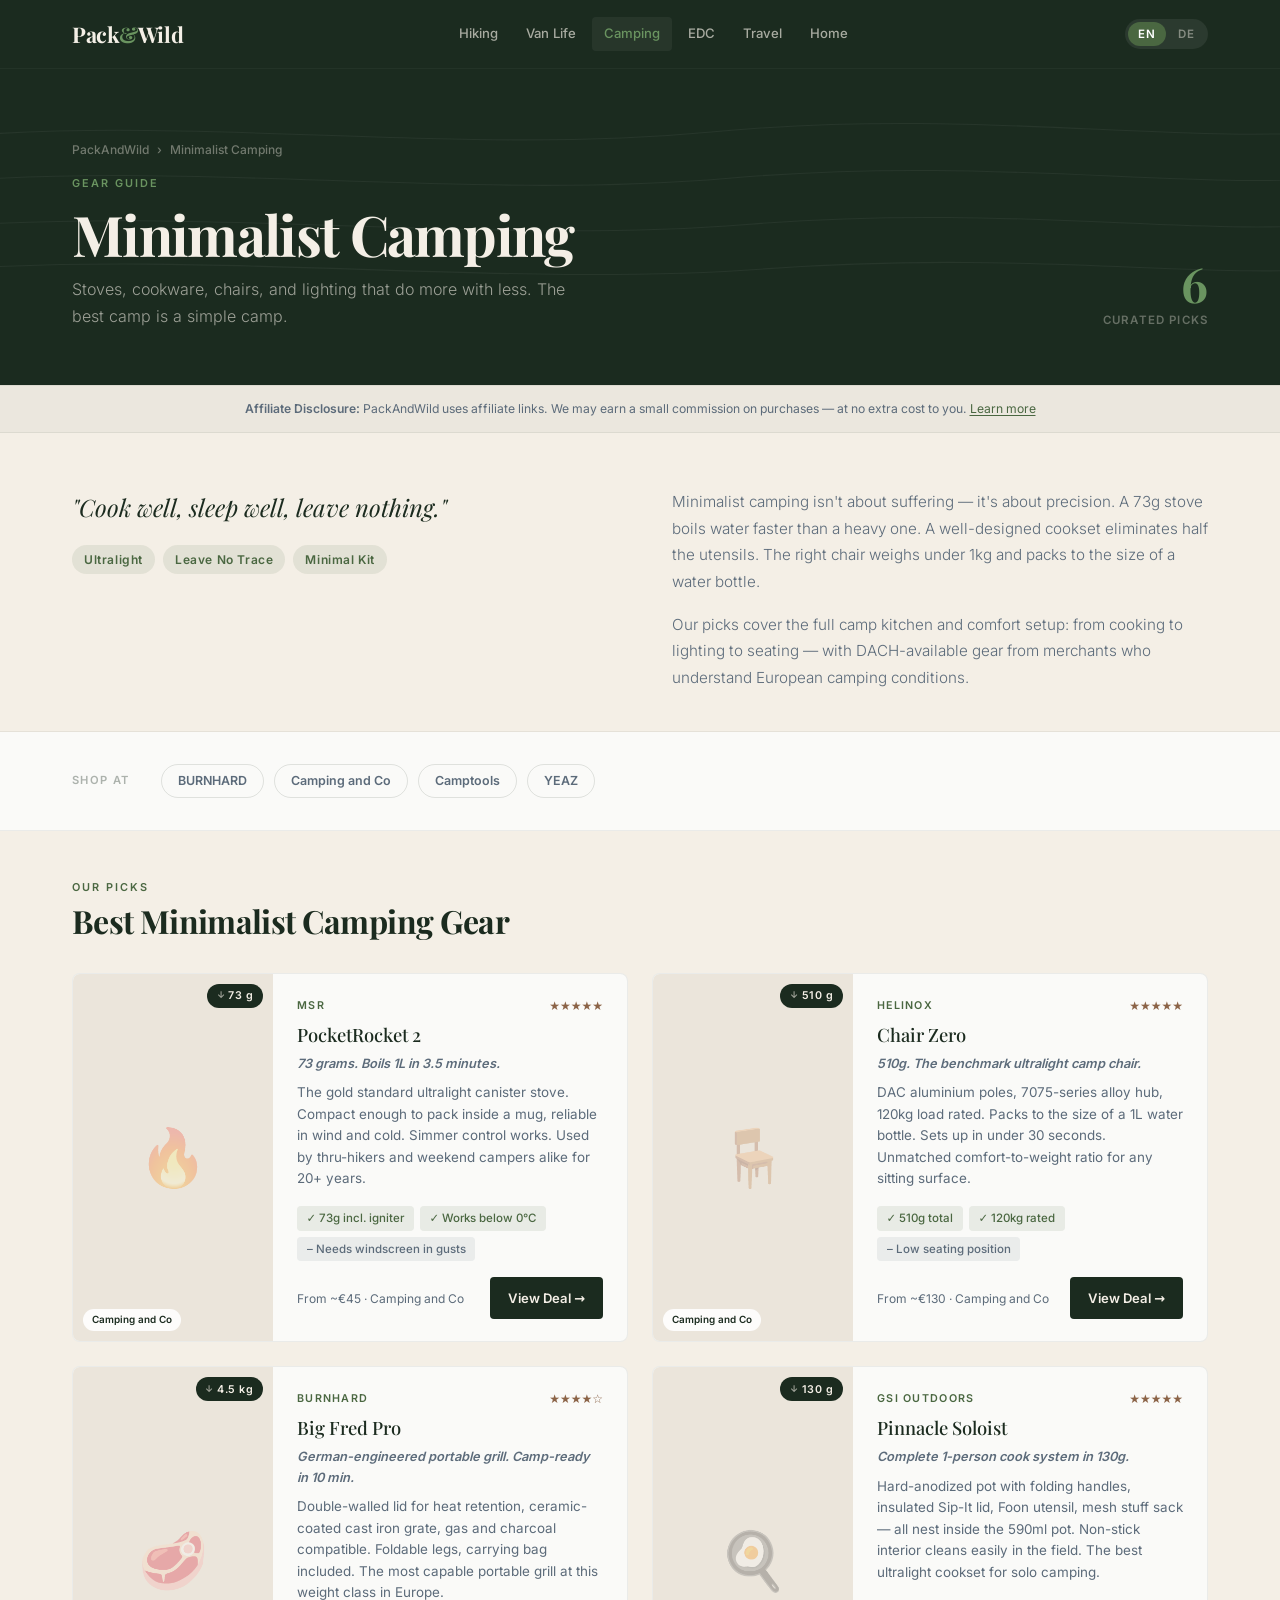
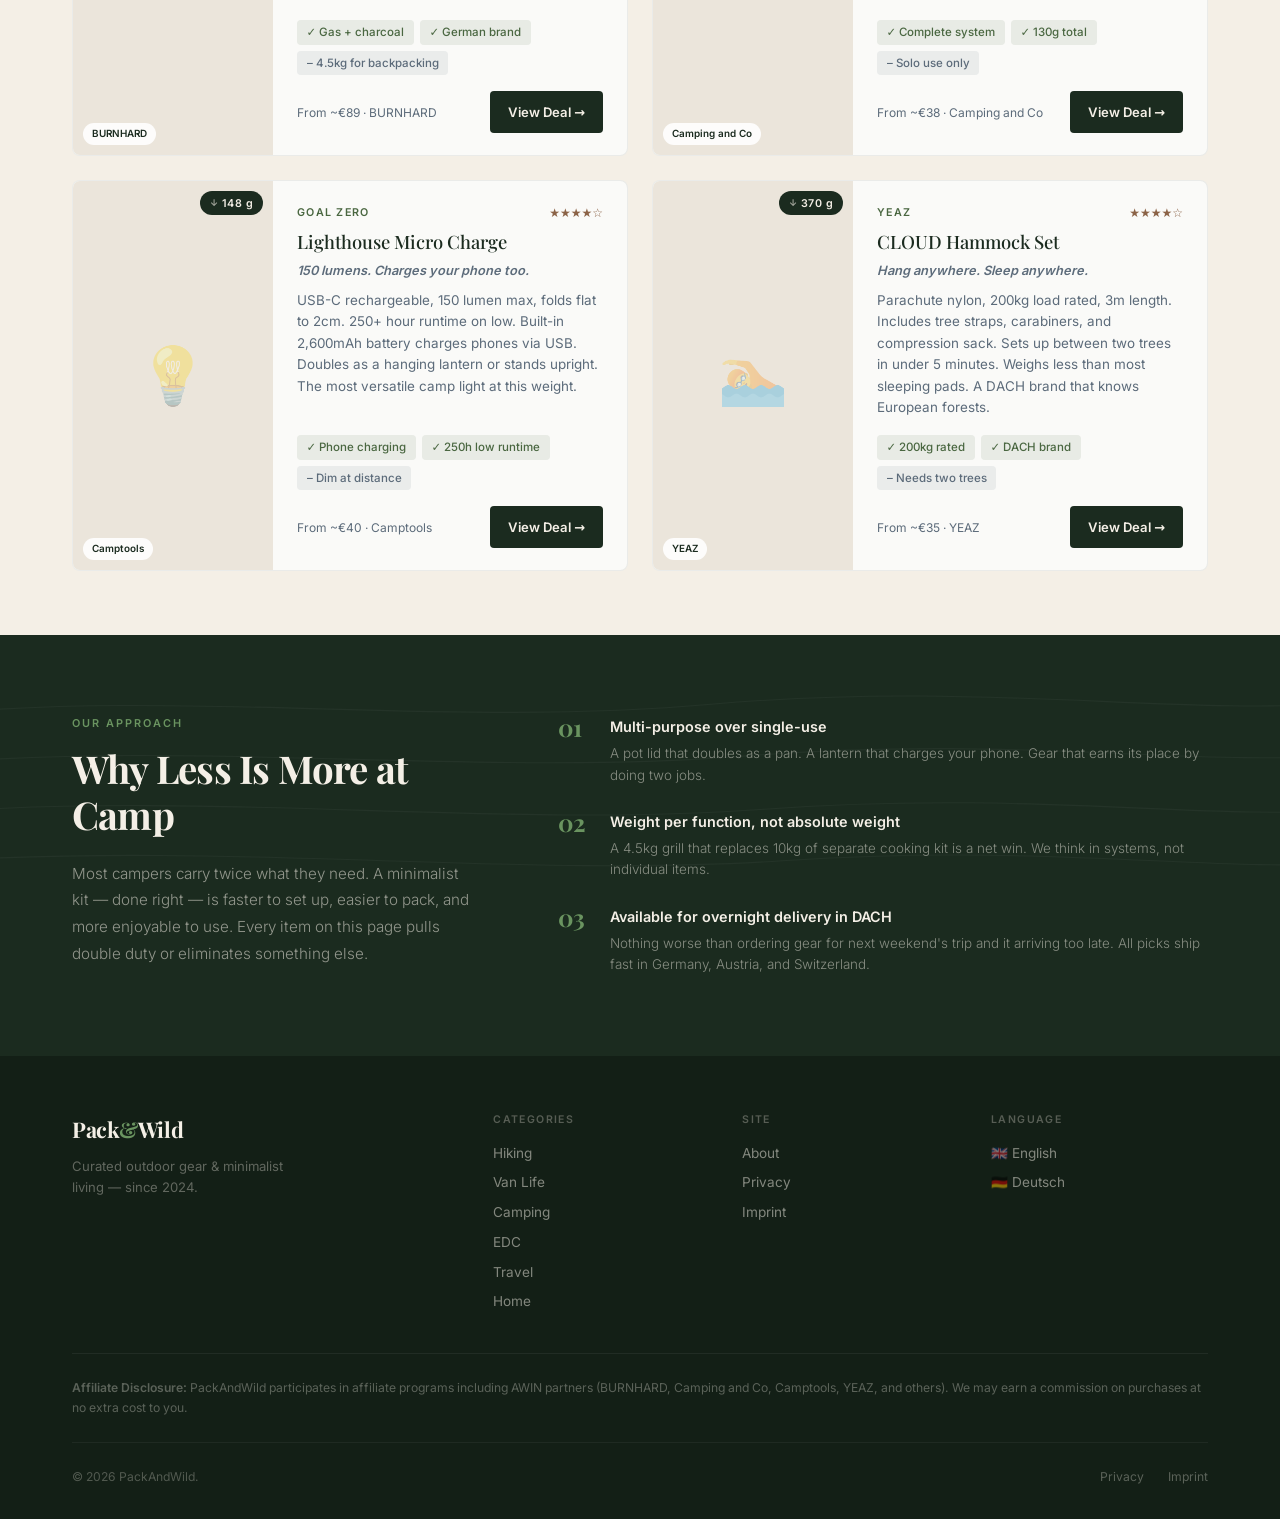
==== commit 0300a1f7: "Add about page, Pinterest CTAs, privacy update" ====
--- a/camping/index.html
+++ b/camping/index.html
@@ -1,13 +1,13 @@
 <!DOCTYPE html>
 <html lang="en" data-lang="en">
 <head>
-  <meta charset="UTF-8"><meta name="viewport" content="width=device-width, initial-scale=1.0">
+  <meta charset="UTF-8"><link rel="icon" type="image/svg+xml" href="../favicon.svg"><meta name="viewport" content="width=device-width, initial-scale=1.0">
   <title>Minimalist Camping Gear — PackAndWild</title>
   <meta name="description" content="Curated minimalist camping gear: ultralight stoves, cookware, camp chairs, and lighting. Less kit, better camp.">
   <link rel="canonical" href="https://packandwild.de/camping/">
   <link rel="alternate" hreflang="en" href="https://packandwild.de/camping/"><link rel="alternate" hreflang="de" href="https://packandwild.de/de/camping/">
-  <link rel="preconnect" href="https://fonts.googleapis.com"><link rel="preconnect" href="https://fonts.gstatic.com" crossorigin>
-  <link href="https://fonts.googleapis.com/css2?family=Playfair+Display:ital,wght@0,400;0,500;0,700;1,400&family=Inter:wght@300;400;500;600&display=swap" rel="stylesheet">
+  <link rel="alternate" hreflang="x-default" href="https://packandwild.de/camping/">
+  <link rel="stylesheet" href="../fonts/fonts.css">
   <style>
     :root{--forest:#1B2B1F;--forest-deep:#131F16;--forest-mid:#243728;--sage:#4A6741;--sage-light:#6A9460;--cream:#F4EFE6;--cream-dark:#EBE5DB;--white:#FAFAF8;--slate:#5C6B7A;--bark:#8B6347;--bark-light:#9E7259;--font-display:'Playfair Display',Georgia,serif;--font-body:'Inter',system-ui,sans-serif;--radius-sm:4px;--radius-md:8px;--transition:.22s ease;--max-w:1200px;--nav-h:68px}
     *,*::before,*::after{box-sizing:border-box;margin:0;padding:0}html{scroll-behavior:smooth}body{font-family:var(--font-body);background:var(--cream);color:var(--forest);line-height:1.6;font-size:16px;-webkit-font-smoothing:antialiased}a{color:inherit;text-decoration:none}img{max-width:100%;display:block}ul{list-style:none}button{font-family:var(--font-body);cursor:pointer}
@@ -40,6 +40,18 @@
     .why-criteria{display:flex;flex-direction:column;gap:1.5rem}.criterion{display:flex;gap:1.25rem;align-items:flex-start}.criterion__num{font-family:var(--font-display);font-size:1.5rem;font-weight:700;color:var(--sage-light);line-height:1;flex-shrink:0;min-width:2rem}.criterion__title{font-size:.9rem;font-weight:600;color:var(--cream);margin-bottom:.3rem}.criterion__desc{font-size:.84rem;color:rgba(244,239,230,.5);line-height:1.6;font-weight:300}
     .footer{background:var(--forest-deep);padding:3.5rem 0 2rem}.footer__top{display:grid;grid-template-columns:1fr 2fr;gap:4rem;padding-bottom:2.5rem;border-bottom:1px solid rgba(255,255,255,.06);margin-bottom:1.5rem}@media(max-width:700px){.footer__top{grid-template-columns:1fr;gap:2rem}}.footer__brand-logo{font-family:var(--font-display);font-size:1.35rem;font-weight:700;color:var(--cream);letter-spacing:-.02em;margin-bottom:.625rem}.footer__brand-logo span{color:var(--sage-light)}.footer__brand-tagline{font-size:.82rem;color:rgba(244,239,230,.35);line-height:1.6;max-width:220px}.footer__nav-grid{display:grid;grid-template-columns:repeat(3,1fr);gap:2rem}@media(max-width:500px){.footer__nav-grid{grid-template-columns:repeat(2,1fr);gap:1.5rem}}.footer__nav-title{font-size:.66rem;font-weight:700;letter-spacing:.13em;text-transform:uppercase;color:rgba(244,239,230,.3);margin-bottom:.875rem}.footer__nav-links{display:flex;flex-direction:column;gap:.5rem}.footer__nav-links a{font-size:.85rem;color:rgba(244,239,230,.5);transition:color var(--transition)}.footer__nav-links a:hover{color:var(--cream)}.footer__disclosure{font-size:.76rem;color:rgba(244,239,230,.32);line-height:1.65;padding-bottom:1.5rem;border-bottom:1px solid rgba(255,255,255,.05);margin-bottom:1.5rem}.footer__bottom{display:flex;justify-content:space-between;align-items:center;flex-wrap:wrap;gap:.75rem}.footer__copy{font-size:.76rem;color:rgba(244,239,230,.28)}.footer__legal{display:flex;gap:1.5rem}.footer__legal a{font-size:.76rem;color:rgba(244,239,230,.32);transition:color var(--transition)}.footer__legal a:hover{color:rgba(244,239,230,.7)}
   </style>
+  <meta property="og:type" content="website">
+  <meta property="og:url" content="https://packandwild.de/camping/">
+  <meta property="og:site_name" content="PackAndWild">
+  <meta property="og:title" content="Best Camping Gear 2026 — Ultralight Essentials | PackAndWild">
+  <meta property="og:description" content="Top camping stoves, chairs, hammocks, and cookware — ultralight picks for backpackers and car campers.">
+  <meta property="og:image" content="https://packandwild.de/img/og-camping.jpg">
+  <meta property="og:locale" content="en_GB">
+  <meta property="og:locale:alternate" content="de_DE">
+  <meta name="twitter:card" content="summary_large_image">
+  <meta name="twitter:title" content="Best Camping Gear 2026 — Ultralight Essentials | PackAndWild">
+  <meta name="twitter:description" content="Top camping stoves, chairs, hammocks, and cookware — ultralight picks for backpackers and car campers.">
+  <meta name="twitter:image" content="https://packandwild.de/img/og-camping.jpg">
 </head>
 <body>
   <header class="nav">
@@ -197,7 +209,7 @@
       </div>
     </div>
     <div class="footer__disclosure"><p lang="en"><strong>Affiliate Disclosure:</strong> PackAndWild participates in affiliate programs including AWIN partners (BURNHARD, Camping and Co, Camptools, YEAZ, and others). We may earn a commission on purchases at no extra cost to you.</p><p lang="de"><strong>Affiliate-Hinweis:</strong> PackAndWild nimmt an Affiliate-Programmen teil, u.a. von AWIN-Partnern (BURNHARD, Camping and Co, Camptools, YEAZ u.a.). Beim Kauf erhalten wir ggf. eine Provision ohne Mehrkosten für dich.</p></div>
-    <div class="footer__bottom"><span class="footer__copy"><span lang="en">© 2024 PackAndWild.</span><span lang="de">© 2024 PackAndWild.</span></span><nav class="footer__legal"><a href="/privacy/"><span lang="en">Privacy</span><span lang="de">Datenschutz</span></a><a href="/imprint/"><span lang="en">Imprint</span><span lang="de">Impressum</span></a></nav></div>
+    <div class="footer__bottom"><span class="footer__copy"><span lang="en">© 2026 PackAndWild.</span><span lang="de">© 2026 PackAndWild.</span></span><nav class="footer__legal"><a href="/privacy/"><span lang="en">Privacy</span><span lang="de">Datenschutz</span></a><a href="/imprint/"><span lang="en">Imprint</span><span lang="de">Impressum</span></a></nav></div>
   </div></footer>
 
   <script>
--- a/fonts/fonts.css
+++ b/fonts/fonts.css
@@ -0,0 +1,81 @@
+/* PackAndWild — Self-hosted fonts (DSGVO-konform, kein Google-Tracking) */
+
+/* Inter — 300 Light */
+@font-face {
+  font-family: 'Inter';
+  font-style: normal;
+  font-weight: 300;
+  font-display: swap;
+  src: url('inter-latin-300-normal.woff2') format('woff2');
+  unicode-range: U+0000-00FF, U+0131, U+0152-0153, U+02BB-02BC, U+02C6, U+02DA, U+02DC, U+0304, U+0308, U+0329, U+2000-206F, U+20AC, U+2122, U+2191, U+2193, U+2212, U+2215, U+FEFF, U+FFFD;
+}
+
+/* Inter — 400 Regular */
+@font-face {
+  font-family: 'Inter';
+  font-style: normal;
+  font-weight: 400;
+  font-display: swap;
+  src: url('inter-latin-400-normal.woff2') format('woff2');
+  unicode-range: U+0000-00FF, U+0131, U+0152-0153, U+02BB-02BC, U+02C6, U+02DA, U+02DC, U+0304, U+0308, U+0329, U+2000-206F, U+20AC, U+2122, U+2191, U+2193, U+2212, U+2215, U+FEFF, U+FFFD;
+}
+
+/* Inter — 500 Medium */
+@font-face {
+  font-family: 'Inter';
+  font-style: normal;
+  font-weight: 500;
+  font-display: swap;
+  src: url('inter-latin-500-normal.woff2') format('woff2');
+  unicode-range: U+0000-00FF, U+0131, U+0152-0153, U+02BB-02BC, U+02C6, U+02DA, U+02DC, U+0304, U+0308, U+0329, U+2000-206F, U+20AC, U+2122, U+2191, U+2193, U+2212, U+2215, U+FEFF, U+FFFD;
+}
+
+/* Inter — 600 SemiBold */
+@font-face {
+  font-family: 'Inter';
+  font-style: normal;
+  font-weight: 600;
+  font-display: swap;
+  src: url('inter-latin-600-normal.woff2') format('woff2');
+  unicode-range: U+0000-00FF, U+0131, U+0152-0153, U+02BB-02BC, U+02C6, U+02DA, U+02DC, U+0304, U+0308, U+0329, U+2000-206F, U+20AC, U+2122, U+2191, U+2193, U+2212, U+2215, U+FEFF, U+FFFD;
+}
+
+/* Playfair Display — 400 Normal */
+@font-face {
+  font-family: 'Playfair Display';
+  font-style: normal;
+  font-weight: 400;
+  font-display: swap;
+  src: url('playfair-display-latin-400-normal.woff2') format('woff2');
+  unicode-range: U+0000-00FF, U+0131, U+0152-0153, U+02BB-02BC, U+02C6, U+02DA, U+02DC, U+0304, U+0308, U+0329, U+2000-206F, U+20AC, U+2122, U+2191, U+2193, U+2212, U+2215, U+FEFF, U+FFFD;
+}
+
+/* Playfair Display — 400 Italic */
+@font-face {
+  font-family: 'Playfair Display';
+  font-style: italic;
+  font-weight: 400;
+  font-display: swap;
+  src: url('playfair-display-latin-400-italic.woff2') format('woff2');
+  unicode-range: U+0000-00FF, U+0131, U+0152-0153, U+02BB-02BC, U+02C6, U+02DA, U+02DC, U+0304, U+0308, U+0329, U+2000-206F, U+20AC, U+2122, U+2191, U+2193, U+2212, U+2215, U+FEFF, U+FFFD;
+}
+
+/* Playfair Display — 500 Medium */
+@font-face {
+  font-family: 'Playfair Display';
+  font-style: normal;
+  font-weight: 500;
+  font-display: swap;
+  src: url('playfair-display-latin-500-normal.woff2') format('woff2');
+  unicode-range: U+0000-00FF, U+0131, U+0152-0153, U+02BB-02BC, U+02C6, U+02DA, U+02DC, U+0304, U+0308, U+0329, U+2000-206F, U+20AC, U+2122, U+2191, U+2193, U+2212, U+2215, U+FEFF, U+FFFD;
+}
+
+/* Playfair Display — 700 Bold */
+@font-face {
+  font-family: 'Playfair Display';
+  font-style: normal;
+  font-weight: 700;
+  font-display: swap;
+  src: url('playfair-display-latin-700-normal.woff2') format('woff2');
+  unicode-range: U+0000-00FF, U+0131, U+0152-0153, U+02BB-02BC, U+02C6, U+02DA, U+02DC, U+0304, U+0308, U+0329, U+2000-206F, U+20AC, U+2122, U+2191, U+2193, U+2212, U+2215, U+FEFF, U+FFFD;
+}
